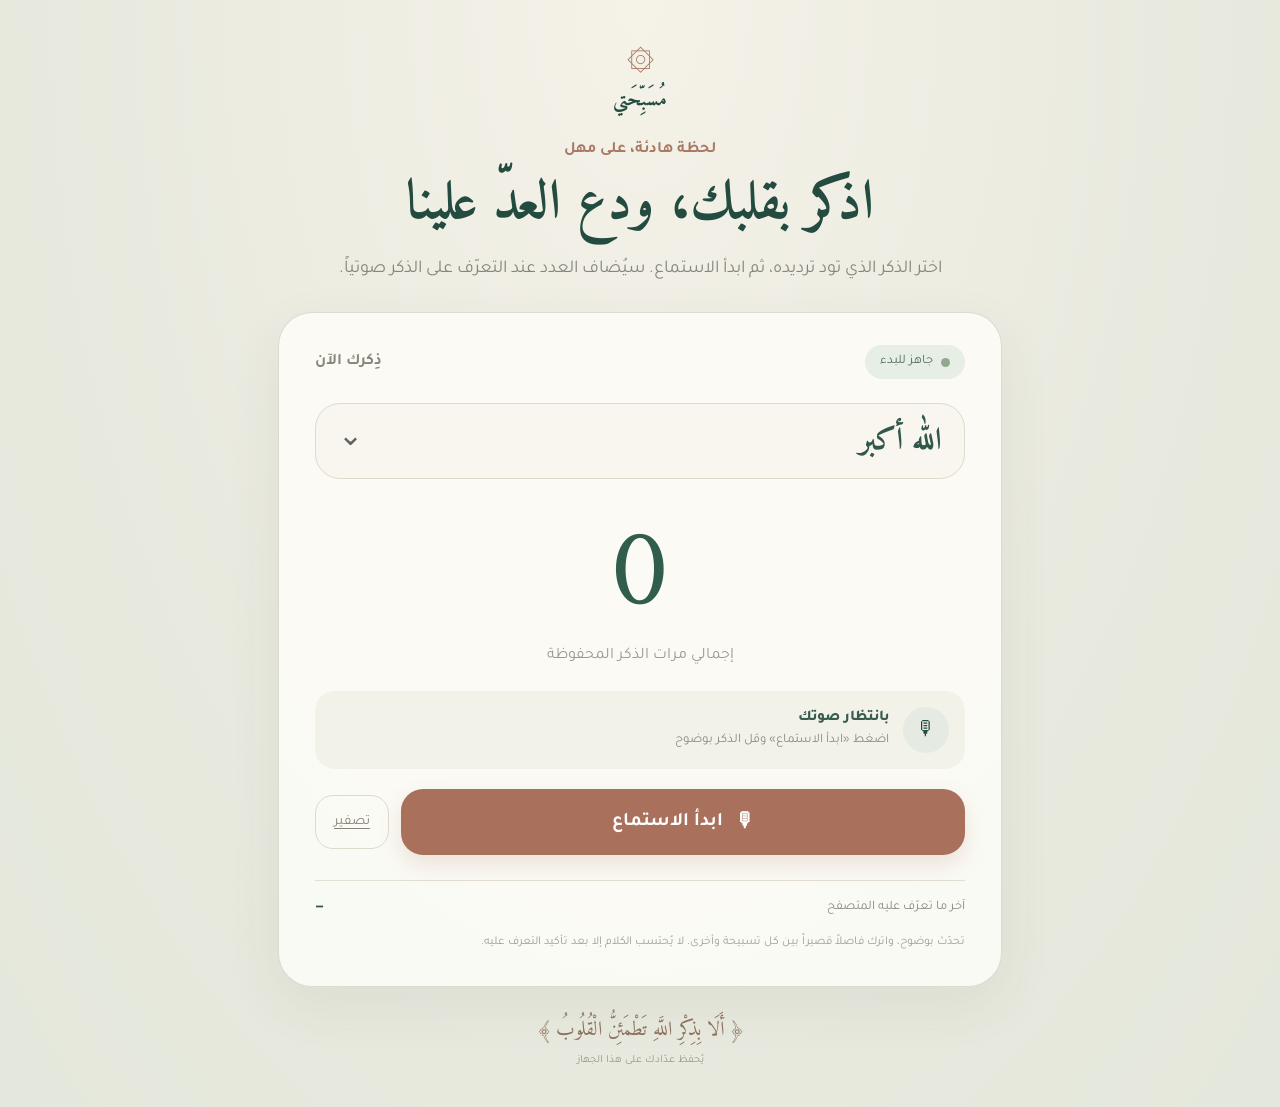
==== index.html @ 30ed9c22 "Add files via upload" ====
<!doctype html>
<html lang="ar" dir="rtl">
<head>
  <meta charset="UTF-8">
  <meta name="viewport" content="width=device-width, initial-scale=1, viewport-fit=cover">
  <meta name="theme-color" content="#e9eadf">
  <meta name="description" content="مسبحة إلكترونية صوتية للتسبيح باللغة العربية">
  <title>مسبحتي | التسبيح الصوتي</title>
  <link rel="preconnect" href="https://fonts.googleapis.com">
  <link rel="preconnect" href="https://fonts.gstatic.com" crossorigin>
  <link href="https://fonts.googleapis.com/css2?family=Amiri:wght@400;700&family=Tajawal:wght@400;500;700;800&display=swap" rel="stylesheet">
  <link rel="stylesheet" href="style.css">
</head>
<body>
  <main class="page">
    <header class="top">
      <div class="brand-mark" aria-hidden="true">۞</div>
      <div class="brand">مُسَبِّحَتي</div>
      <p class="eyebrow">لحظة هادئة، على مهل</p>
      <h1>اذكر بقلبك، ودع العدّ علينا</h1>
      <p class="intro">اختر الذكر الذي تود ترديده، ثم ابدأ الاستماع. سيُضاف العدد عند التعرّف على الذكر صوتياً.</p>
    </header>

    <section class="counter-card" aria-label="عداد التسبيح">
      <div class="card-head">
        <span class="status" id="status"><i></i><span id="statusText">جاهز للبدء</span></span>
        <span class="small-label">ذِكرك الآن</span>
      </div>

      <label class="select-wrap" for="dhikrSelect">
        <span class="sr-only">اختر الذكر</span>
        <select id="dhikrSelect">
          <option value="الله أكبر">الله أكبر</option>
          <option value="سبحان الله">سبحان الله</option>
          <option value="الحمد لله">الحمد لله</option>
          <option value="لا إله إلا الله">لا إله إلا الله</option>
        </select>
        <span class="select-icon" aria-hidden="true">⌄</span>
      </label>

      <div class="count" id="count" aria-live="polite">0</div>
      <div class="count-caption">إجمالي مرات الذكر المحفوظة</div>

      <div class="recognition-box">
        <span class="mic-pulse" id="micPulse" aria-hidden="true"><span>🎙</span></span>
        <div>
          <div class="recognition-title" id="recognitionTitle">بانتظار صوتك</div>
          <div class="recognition-detail" id="recognitionDetail">اضغط «ابدأ الاستماع» وقل الذكر بوضوح</div>
        </div>
      </div>

      <div class="actions">
        <button class="listen-btn" id="listenBtn" type="button">
          <span class="btn-icon">🎙</span>
          <span id="listenText">ابدأ الاستماع</span>
        </button>
        <button class="reset-btn" id="resetBtn" type="button" title="تصفير العداد">تصفير</button>
      </div>

      <div class="divider"></div>
      <div class="last-row">
        <span>آخر ما تعرّف عليه المتصفح</span>
        <strong id="lastHeard">—</strong>
      </div>
      <p class="hint">تحدّث بوضوح، واترك فاصلاً قصيراً بين كل تسبيحة وأخرى. لا يُحتسب الكلام إلا بعد تأكيد التعرف عليه.</p>
    </section>

    <footer class="footer">
      <span>﴿ أَلَا بِذِكْرِ اللَّهِ تَطْمَئِنُّ الْقُلُوبُ ﴾</span>
      <small>يُحفظ عدّادك على هذا الجهاز</small>
    </footer>
  </main>

  <div class="toast" id="toast" role="status" aria-live="polite"></div>
  <script src="app.js"></script>
</body>
</html>
---- style.css ----
*{box-sizing:border-box}
:root{--bg:#e9eadf;--ink:#244b40;--muted:#858779;--paper:#fbfaf5;--line:#e2dfd3;--clay:#a9705c;--soft:#e7eee5}
html{min-height:100%;background:var(--bg)}
body{margin:0;min-height:100vh;color:var(--ink);font-family:"Tajawal",system-ui,sans-serif;background:radial-gradient(ellipse at 50% 0%,#f5f2e8 0,#e9eadf 58%,#e4e7db 100%);-webkit-font-smoothing:antialiased}
button,select{font:inherit}
.page{width:min(100%,760px);margin:0 auto;padding:30px 18px calc(30px + env(safe-area-inset-bottom))}
.top{text-align:center;padding:8px 4px 26px}
.brand-mark{font-size:28px;color:#a87965;line-height:1.1}
.brand{font-family:"Amiri",serif;font-size:20px;font-weight:700;letter-spacing:.04em;margin-top:2px}
.eyebrow{margin:23px 0 8px;color:#a87965;font-size:16px;font-weight:700}
h1{font-family:"Amiri",serif;font-size:clamp(34px,8vw,55px);line-height:1.35;margin:0 auto 10px;font-weight:700;color:#234b40}
.intro{max-width:620px;margin:0 auto;color:#85877d;font-size:16px;line-height:1.9}
.counter-card{background:rgba(251,250,245,.96);border:1px solid rgba(215,213,202,.85);border-radius:34px;padding:25px 22px 24px;box-shadow:0 18px 55px rgba(62,73,54,.07)}
.card-head{display:flex;justify-content:space-between;align-items:center;margin-bottom:24px}
.small-label{font-weight:700;color:#858779}
.status{display:inline-flex;align-items:center;gap:8px;padding:9px 15px;border-radius:30px;background:var(--soft);font-size:13px;color:#55705d}
.status i{width:9px;height:9px;border-radius:50%;background:#91a88e;display:inline-block}
.status.listening i{background:#b87560;box-shadow:0 0 0 5px rgba(184,117,96,.12);animation:pulse 1.5s infinite}
.select-wrap{height:76px;border:1.5px solid #dedbcc;border-radius:25px;background:#f8f6ee;display:flex;align-items:center;padding:0 22px;position:relative}
select{appearance:none;-webkit-appearance:none;border:0;outline:0;background:transparent;color:#31584b;font-family:"Amiri",serif;font-size:31px;font-weight:700;width:100%;text-align:right;direction:rtl;padding:8px 0}
.select-icon{font-size:30px;color:#5e655c;pointer-events:none;line-height:1}
.count{font-family:"Amiri",serif;font-size:112px;line-height:1.25;text-align:center;margin-top:28px;color:#315d4d;font-variant-numeric:tabular-nums}
.count-caption{text-align:center;color:#9a9b8e;font-size:16px;margin-top:0}
.recognition-box{margin:25px 0 20px;padding:14px 16px;border-radius:20px;background:#f3f2e9;display:flex;align-items:center;gap:14px;min-height:78px}
.mic-pulse{width:46px;height:46px;flex:0 0 46px;border-radius:50%;background:#e5ebe2;display:grid;place-items:center;font-size:20px}
.mic-pulse.active{background:#f2e5df;animation:pulse 1.6s infinite}
.recognition-title{font-weight:800;font-size:15px;color:#385c4e;margin-bottom:4px}
.recognition-detail{font-size:13px;color:#8a8b80;line-height:1.6}
.actions{display:flex;gap:12px;align-items:center}
.listen-btn{border:0;border-radius:22px;background:var(--clay);color:white;min-height:66px;flex:1;padding:12px 18px;display:flex;align-items:center;justify-content:center;gap:12px;font-size:19px;font-weight:700;box-shadow:0 10px 22px rgba(169,112,92,.17);cursor:pointer;transition:transform .15s,background .15s}
.listen-btn:active,.reset-btn:active{transform:scale(.98)}
.listen-btn.stop{background:#31584b}
.btn-icon{font-size:20px}
.reset-btn{border:1px solid #dedbcc;background:transparent;color:#8b8177;border-radius:18px;padding:12px 18px;min-height:54px;cursor:pointer;font-size:14px;text-decoration:underline;text-underline-offset:4px}
.divider{height:1px;background:var(--line);margin:25px 0 18px}
.last-row{display:flex;justify-content:space-between;gap:12px;align-items:center;color:#8b8c80;font-size:13px}
.last-row strong{color:#31584b;font-size:14px;max-width:55%;overflow-wrap:anywhere}
.hint{margin:16px 0 0;color:#a0a092;font-size:12px;line-height:1.8}
.footer{text-align:center;padding:26px 8px 10px;color:#8d735f;font-family:"Amiri",serif;font-size:20px}
.footer small{display:block;margin-top:6px;font-family:"Tajawal",sans-serif;font-size:11px;color:#99998c}
.toast{position:fixed;left:16px;right:16px;bottom:calc(18px + env(safe-area-inset-bottom));max-width:520px;margin:auto;padding:13px 16px;border-radius:14px;background:#294c40;color:white;text-align:center;font-size:14px;box-shadow:0 8px 25px #0002;opacity:0;transform:translateY(12px);pointer-events:none;transition:.25s;z-index:10}
.toast.show{opacity:1;transform:translateY(0)}
.sr-only{position:absolute;width:1px;height:1px;padding:0;margin:-1px;overflow:hidden;clip:rect(0,0,0,0);white-space:nowrap;border:0}
@keyframes pulse{0%,100%{opacity:1}50%{opacity:.55}}
@media(min-width:650px){.page{padding-top:42px}.counter-card{padding:32px 36px}.intro{font-size:18px}}
@media(max-width:380px){.page{padding-inline:12px}.counter-card{padding:20px 16px;border-radius:27px}.count{font-size:96px}.listen-btn{font-size:17px}.reset-btn{padding-inline:13px}}
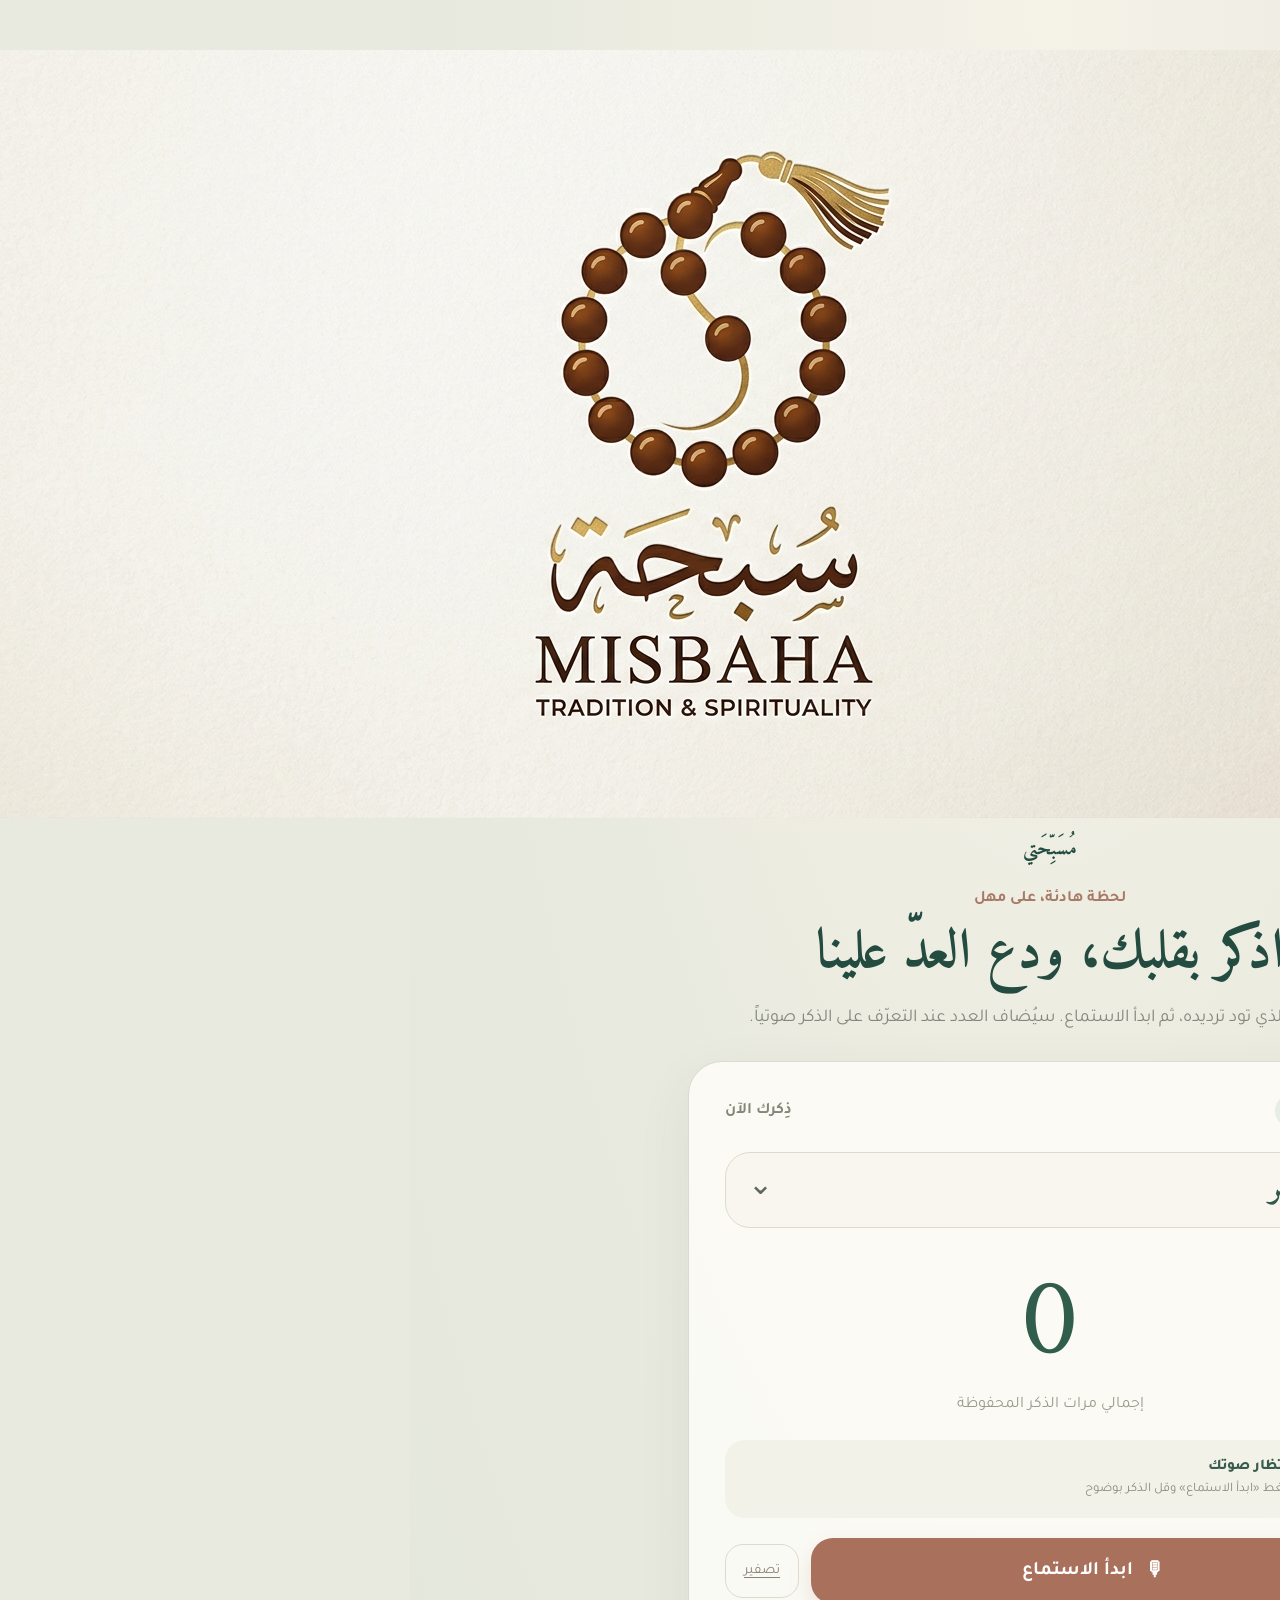
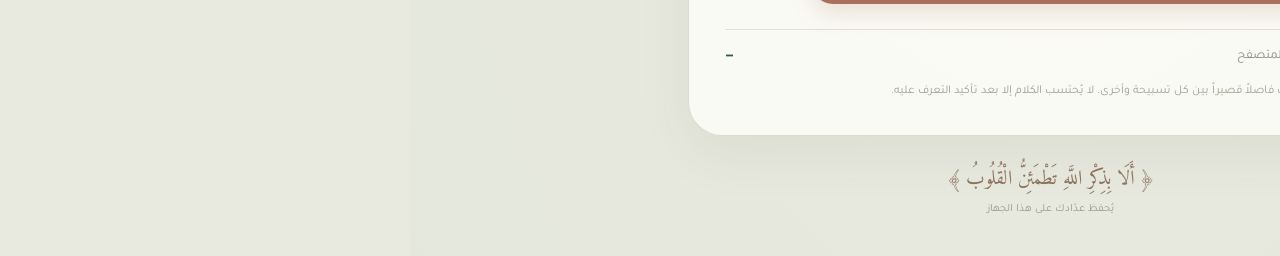
==== commit f75b15ad: "Update index.html" ====
--- a/index.html
+++ b/index.html
@@ -13,9 +13,11 @@
 </head>
 <body>
   <main class="page">
-    <header class="top">
-      <div class="brand-mark" aria-hidden="true">۞</div>
-      <div class="brand">مُسَبِّحَتي</div>
+<header class="top">
+  <div class="brand-mark">
+    <img src="Logo.JPG" alt="شعار مسبحتي">
+  </div>
+  <div class="brand">مُسَبِّحَتي</div>
       <p class="eyebrow">لحظة هادئة، على مهل</p>
       <h1>اذكر بقلبك، ودع العدّ علينا</h1>
       <p class="intro">اختر الذكر الذي تود ترديده، ثم ابدأ الاستماع. سيُضاف العدد عند التعرّف على الذكر صوتياً.</p>
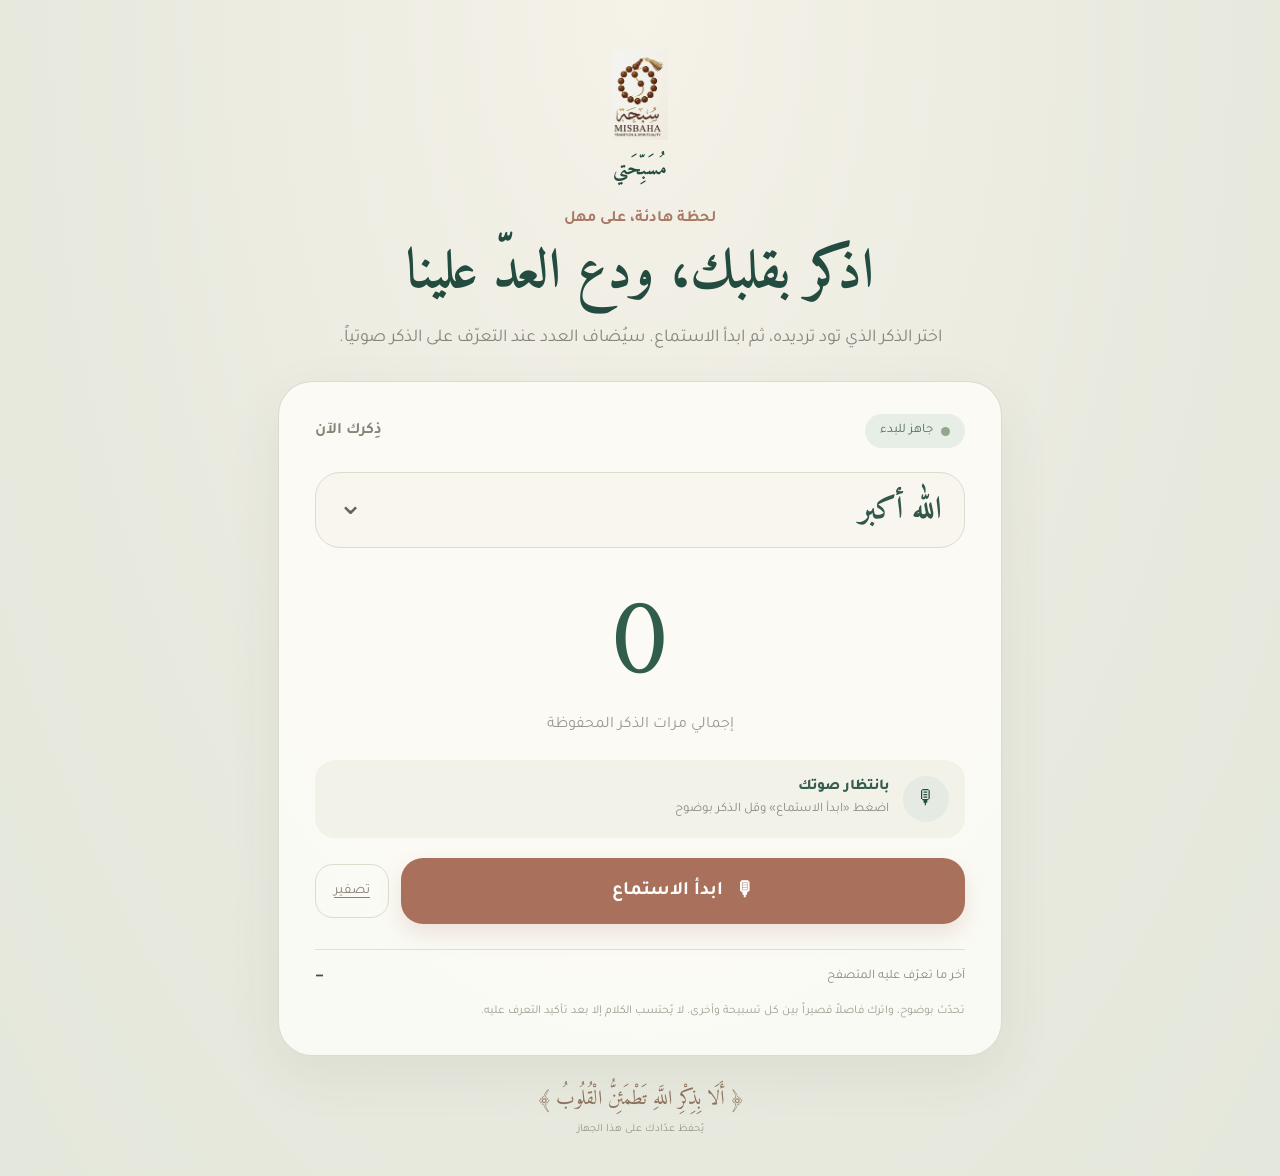
==== commit 45eb8a0b: "Update index.html" ====
--- a/index.html
+++ b/index.html
@@ -15,7 +15,7 @@
   <main class="page">
 <header class="top">
   <div class="brand-mark">
-    <img src="Logo.JPG" alt="شعار مسبحتي">
+    <img src="Logo.jpg" alt="شعار مسبحتي">
   </div>
   <div class="brand">مُسَبِّحَتي</div>
       <p class="eyebrow">لحظة هادئة، على مهل</p>
--- a/style.css
+++ b/style.css
@@ -44,3 +44,20 @@
 @keyframes pulse{0%,100%{opacity:1}50%{opacity:.55}}
 @media(min-width:650px){.page{padding-top:42px}.counter-card{padding:32px 36px}.intro{font-size:18px}}
 @media(max-width:380px){.page{padding-inline:12px}.counter-card{padding:20px 16px;border-radius:27px}.count{font-size:96px}.listen-btn{font-size:17px}.reset-btn{padding-inline:13px}}
+.brand-mark {
+  width: 90px;
+  height: 90px;
+  margin: 0 auto 12px;
+  display: flex;
+  align-items: center;
+  justify-content: center;
+  overflow: hidden;
+  background: transparent;
+}
+
+.brand-mark img {
+  width: 100%;
+  height: 100%;
+  object-fit: contain;
+  display: block;
+}
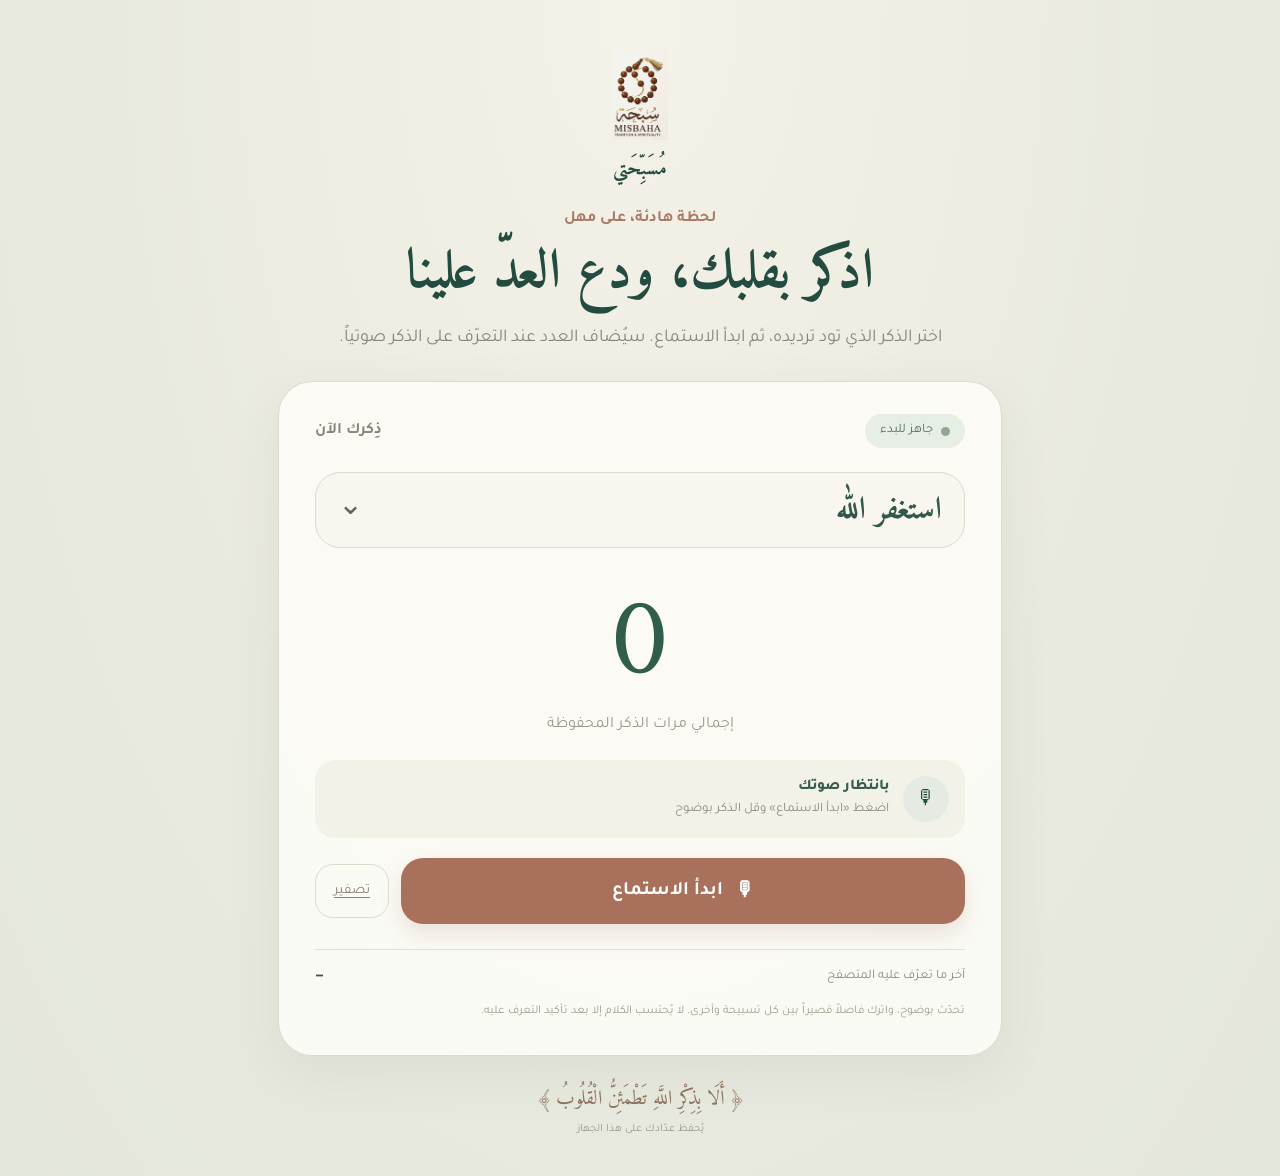
==== commit 64b39251: "Update index.html" ====
--- a/index.html
+++ b/index.html
@@ -5,7 +5,9 @@
   <meta name="viewport" content="width=device-width, initial-scale=1, viewport-fit=cover">
   <meta name="theme-color" content="#e9eadf">
   <meta name="description" content="مسبحة إلكترونية صوتية للتسبيح باللغة العربية">
+  <link rel="canonical" href="https://sfeen.space/">
   <title>مسبحتي | التسبيح الصوتي</title>
+  <meta property="og:title" content="مسبحة صوتية | التسبيح الصوتي" />
   <link rel="preconnect" href="https://fonts.googleapis.com">
   <link rel="preconnect" href="https://fonts.gstatic.com" crossorigin>
   <link href="https://fonts.googleapis.com/css2?family=Amiri:wght@400;700&family=Tajawal:wght@400;500;700;800&display=swap" rel="stylesheet">
@@ -32,9 +34,10 @@
       <label class="select-wrap" for="dhikrSelect">
         <span class="sr-only">اختر الذكر</span>
         <select id="dhikrSelect">
-          <option value="الله أكبر">الله أكبر</option>
+          <option value="استغفر الله">استغفر الله</option>
           <option value="سبحان الله">سبحان الله</option>
           <option value="الحمد لله">الحمد لله</option>
+                    <option value="الله أكبر">الله أكبر</option>
           <option value="لا إله إلا الله">لا إله إلا الله</option>
         </select>
         <span class="select-icon" aria-hidden="true">⌄</span>
